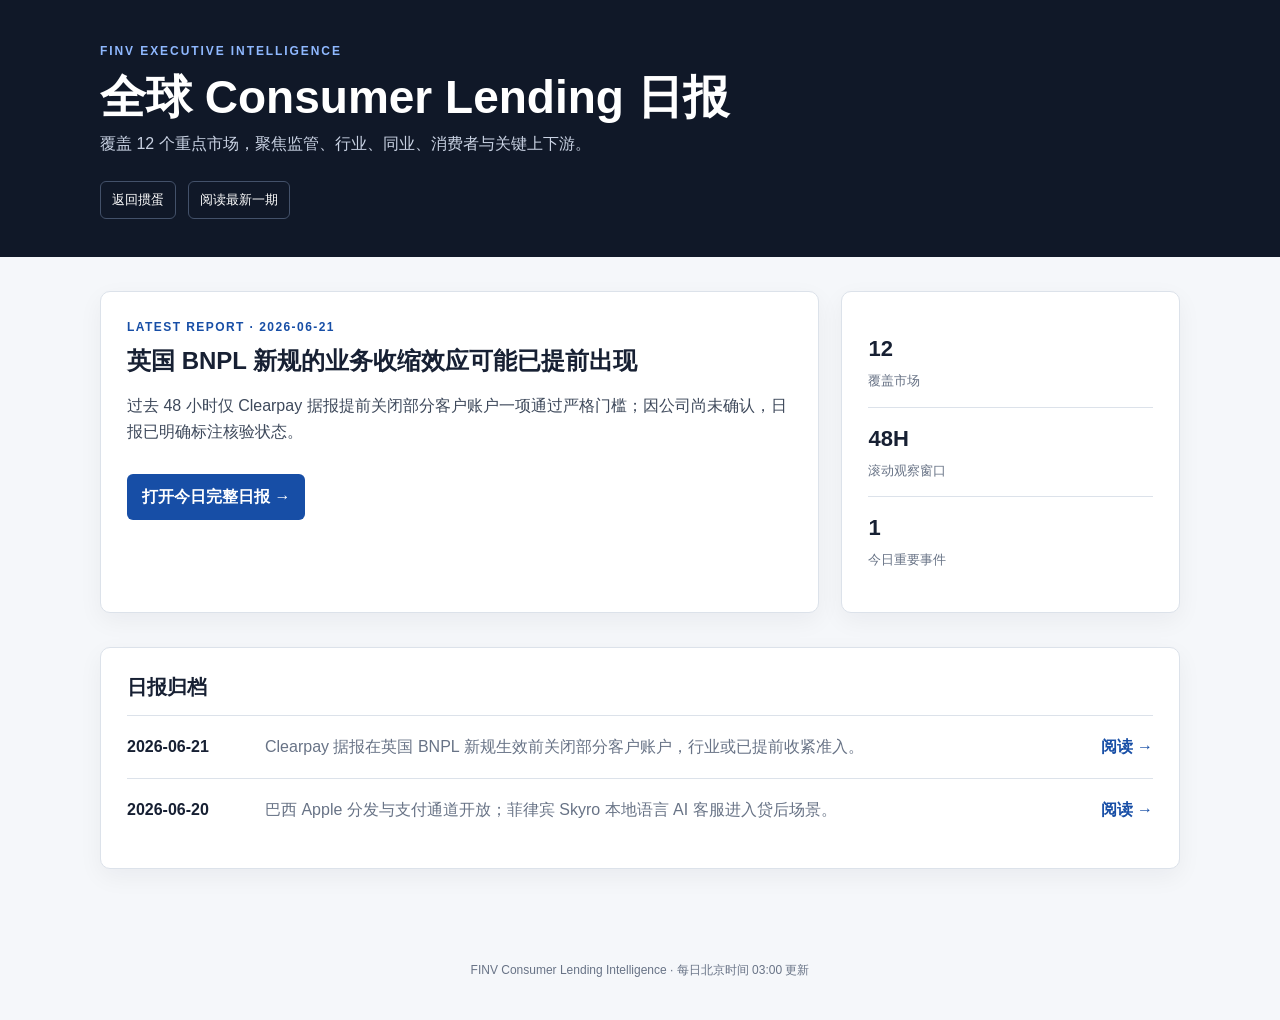
==== consumer-lending/index.html @ f669ad1e "content: publish consumer lending daily 2026-06-21" ====
<!DOCTYPE html>
<html lang="zh-CN">
<head>
  <meta charset="UTF-8">
  <meta name="viewport" content="width=device-width, initial-scale=1">
  <title>FINV 全球 Consumer Lending 日报</title>
  <meta name="description" content="FINV 全球 Consumer Lending 每日高管情报：监管、行业、同业、消费者及关键上下游。">
  <style>
    :root { --ink:#172033; --muted:#687386; --line:#dce2ea; --paper:#f5f7fa; --card:#fff; --blue:#174ea6; --red:#b42318; --green:#087a55; }
    * { box-sizing:border-box; }
    body { margin:0; background:var(--paper); color:var(--ink); font-family:Inter,-apple-system,BlinkMacSystemFont,"Segoe UI","Noto Sans SC",sans-serif; line-height:1.65; }
    header { background:#101828; color:#fff; }
    .header-inner, main { width:min(1080px,calc(100% - 32px)); margin:auto; }
    .header-inner { padding:42px 0 38px; }
    .eyebrow { color:#8fb8ff; font-size:12px; font-weight:700; letter-spacing:.16em; text-transform:uppercase; }
    h1 { margin:8px 0 6px; font-size:clamp(28px,5vw,46px); line-height:1.2; }
    .subtitle { margin:0; color:#c9d2e3; }
    nav { display:flex; gap:12px; margin-top:24px; }
    nav a { color:#fff; text-decoration:none; border:1px solid #43516a; border-radius:6px; padding:7px 11px; font-size:13px; }
    main { padding:34px 0 70px; }
    .latest { display:grid; grid-template-columns:1.7fr .8fr; gap:22px; margin-bottom:34px; }
    .panel { background:var(--card); border:1px solid var(--line); border-radius:10px; padding:26px; box-shadow:0 8px 24px rgba(16,24,40,.05); }
    .label { color:var(--blue); font-size:12px; font-weight:800; letter-spacing:.12em; }
    h2 { margin:7px 0 10px; font-size:24px; line-height:1.35; }
    .summary { color:#3e495b; }
    .cta { display:inline-block; margin-top:12px; padding:10px 15px; border-radius:6px; background:var(--blue); color:#fff; font-weight:700; text-decoration:none; }
    .metric { padding:13px 0; border-bottom:1px solid var(--line); }
    .metric:last-child { border-bottom:0; }
    .metric strong { display:block; font-size:22px; }
    .metric span { color:var(--muted); font-size:13px; }
    .archive-title { margin:0 0 14px; font-size:20px; }
    .report-row { display:grid; grid-template-columns:120px 1fr auto; gap:18px; align-items:center; padding:18px 0; border-top:1px solid var(--line); }
    .report-row time { font-variant-numeric:tabular-nums; font-weight:700; }
    .report-row p { margin:0; color:var(--muted); }
    .report-row a { color:var(--blue); font-weight:700; text-decoration:none; white-space:nowrap; }
    footer { padding:22px 0 40px; color:var(--muted); font-size:12px; text-align:center; }
    @media(max-width:720px) { .latest { grid-template-columns:1fr; } .report-row { grid-template-columns:1fr; gap:5px; } }
  </style>
</head>
<body>
  <header>
    <div class="header-inner">
      <div class="eyebrow">FINV Executive Intelligence</div>
      <h1>全球 Consumer Lending 日报</h1>
      <p class="subtitle">覆盖 12 个重点市场，聚焦监管、行业、同业、消费者与关键上下游。</p>
      <nav><a href="../index.html">返回掼蛋</a><a href="2026-06-21.html">阅读最新一期</a></nav>
    </div>
  </header>
  <main>
    <section class="latest">
      <article class="panel">
        <div class="label">LATEST REPORT · 2026-06-21</div>
        <h2>英国 BNPL 新规的业务收缩效应可能已提前出现</h2>
        <p class="summary">过去 48 小时仅 Clearpay 据报提前关闭部分客户账户一项通过严格门槛；因公司尚未确认，日报已明确标注核验状态。</p>
        <a class="cta" href="2026-06-21.html">打开今日完整日报 →</a>
      </article>
      <aside class="panel">
        <div class="metric"><strong>12</strong><span>覆盖市场</span></div>
        <div class="metric"><strong>48H</strong><span>滚动观察窗口</span></div>
        <div class="metric"><strong>1</strong><span>今日重要事件</span></div>
      </aside>
    </section>
    <section class="panel">
      <h2 class="archive-title">日报归档</h2>
      <div class="report-row">
        <time datetime="2026-06-21">2026-06-21</time>
        <p>Clearpay 据报在英国 BNPL 新规生效前关闭部分客户账户，行业或已提前收紧准入。</p>
        <a href="2026-06-21.html">阅读 →</a>
      </div>
      <div class="report-row">
        <time datetime="2026-06-20">2026-06-20</time>
        <p>巴西 Apple 分发与支付通道开放；菲律宾 Skyro 本地语言 AI 客服进入贷后场景。</p>
        <a href="2026-06-20.html">阅读 →</a>
      </div>
    </section>
  </main>
  <footer>FINV Consumer Lending Intelligence · 每日北京时间 03:00 更新</footer>
</body>
</html>
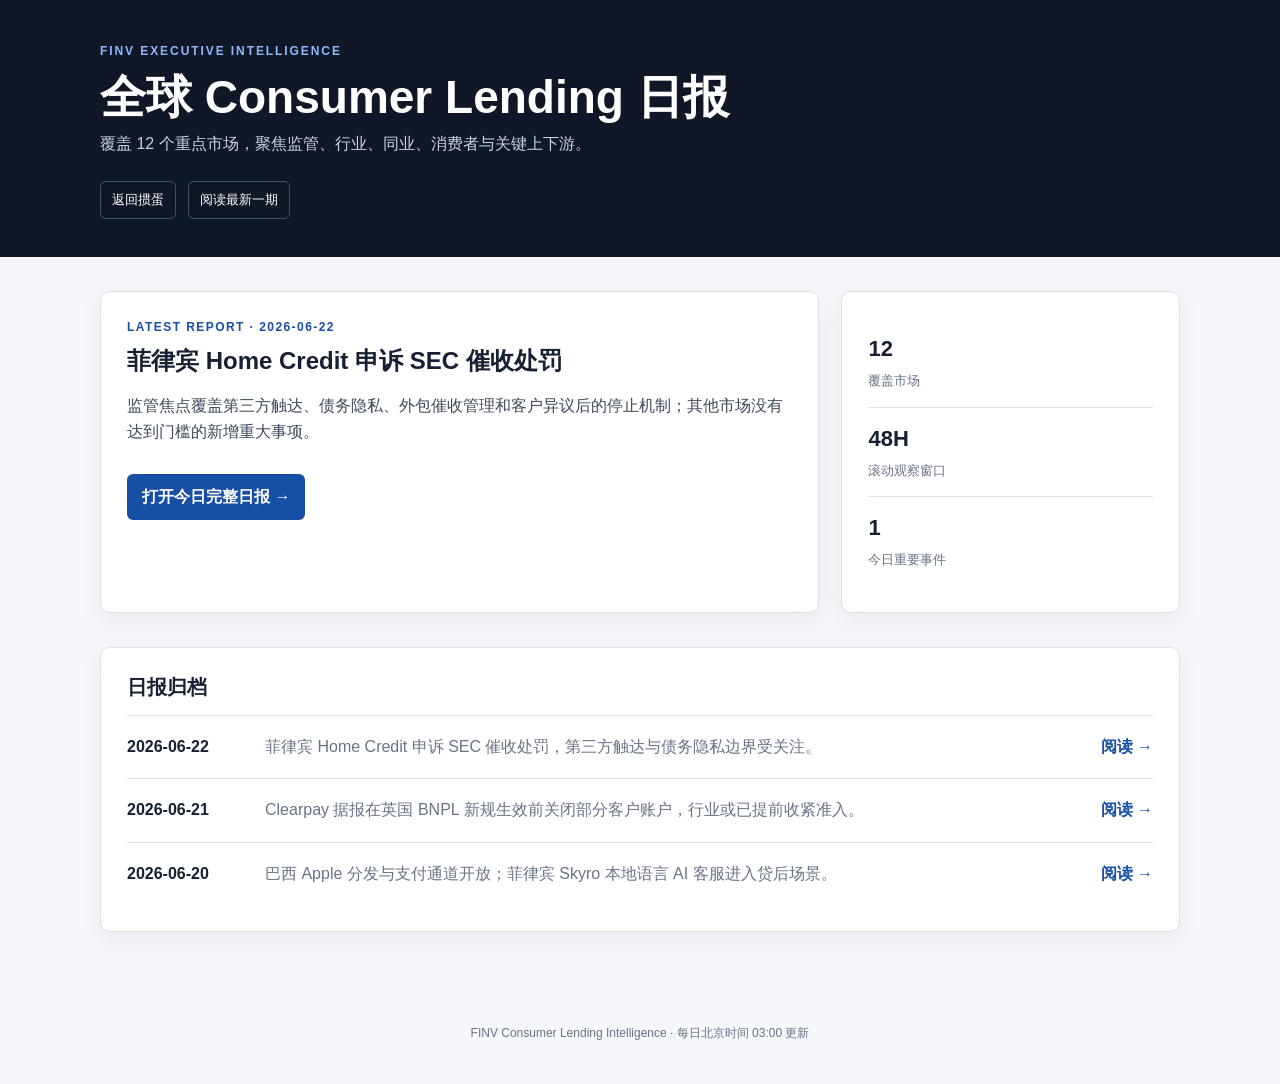
==== commit c83f26dc: "content: publish consumer lending daily 2026-06-22" ====
--- a/consumer-lending/index.html
+++ b/consumer-lending/index.html
@@ -43,16 +43,16 @@
       <div class="eyebrow">FINV Executive Intelligence</div>
       <h1>全球 Consumer Lending 日报</h1>
       <p class="subtitle">覆盖 12 个重点市场，聚焦监管、行业、同业、消费者与关键上下游。</p>
-      <nav><a href="../index.html">返回掼蛋</a><a href="2026-06-21.html">阅读最新一期</a></nav>
+      <nav><a href="../index.html">返回掼蛋</a><a href="2026-06-22.html">阅读最新一期</a></nav>
     </div>
   </header>
   <main>
     <section class="latest">
       <article class="panel">
-        <div class="label">LATEST REPORT · 2026-06-21</div>
-        <h2>英国 BNPL 新规的业务收缩效应可能已提前出现</h2>
-        <p class="summary">过去 48 小时仅 Clearpay 据报提前关闭部分客户账户一项通过严格门槛；因公司尚未确认，日报已明确标注核验状态。</p>
-        <a class="cta" href="2026-06-21.html">打开今日完整日报 →</a>
+        <div class="label">LATEST REPORT · 2026-06-22</div>
+        <h2>菲律宾 Home Credit 申诉 SEC 催收处罚</h2>
+        <p class="summary">监管焦点覆盖第三方触达、债务隐私、外包催收管理和客户异议后的停止机制；其他市场没有达到门槛的新增重大事项。</p>
+        <a class="cta" href="2026-06-22.html">打开今日完整日报 →</a>
       </article>
       <aside class="panel">
         <div class="metric"><strong>12</strong><span>覆盖市场</span></div>
@@ -62,6 +62,11 @@
     </section>
     <section class="panel">
       <h2 class="archive-title">日报归档</h2>
+      <div class="report-row">
+        <time datetime="2026-06-22">2026-06-22</time>
+        <p>菲律宾 Home Credit 申诉 SEC 催收处罚，第三方触达与债务隐私边界受关注。</p>
+        <a href="2026-06-22.html">阅读 →</a>
+      </div>
       <div class="report-row">
         <time datetime="2026-06-21">2026-06-21</time>
         <p>Clearpay 据报在英国 BNPL 新规生效前关闭部分客户账户，行业或已提前收紧准入。</p>
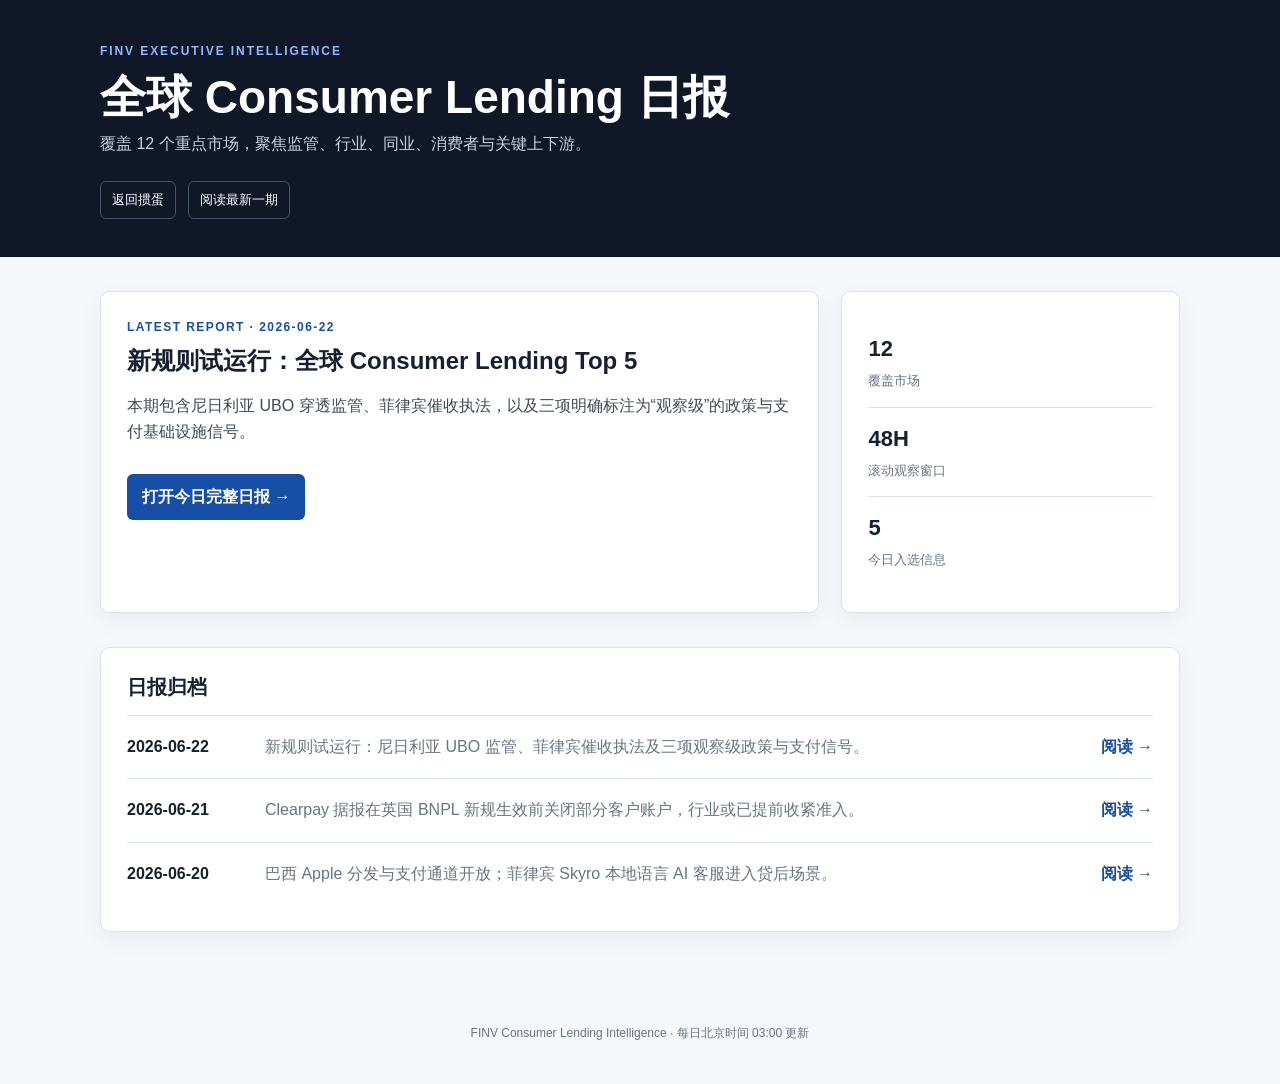
==== commit c00eebf2: "content: publish consumer lending daily 2026-06-22" ====
--- a/consumer-lending/index.html
+++ b/consumer-lending/index.html
@@ -50,21 +50,21 @@
     <section class="latest">
       <article class="panel">
         <div class="label">LATEST REPORT · 2026-06-22</div>
-        <h2>菲律宾 Home Credit 申诉 SEC 催收处罚</h2>
-        <p class="summary">监管焦点覆盖第三方触达、债务隐私、外包催收管理和客户异议后的停止机制；其他市场没有达到门槛的新增重大事项。</p>
+        <h2>新规则试运行：全球 Consumer Lending Top 5</h2>
+        <p class="summary">本期包含尼日利亚 UBO 穿透监管、菲律宾催收执法，以及三项明确标注为“观察级”的政策与支付基础设施信号。</p>
         <a class="cta" href="2026-06-22.html">打开今日完整日报 →</a>
       </article>
       <aside class="panel">
         <div class="metric"><strong>12</strong><span>覆盖市场</span></div>
         <div class="metric"><strong>48H</strong><span>滚动观察窗口</span></div>
-        <div class="metric"><strong>1</strong><span>今日重要事件</span></div>
+        <div class="metric"><strong>5</strong><span>今日入选信息</span></div>
       </aside>
     </section>
     <section class="panel">
       <h2 class="archive-title">日报归档</h2>
       <div class="report-row">
         <time datetime="2026-06-22">2026-06-22</time>
-        <p>菲律宾 Home Credit 申诉 SEC 催收处罚，第三方触达与债务隐私边界受关注。</p>
+        <p>新规则试运行：尼日利亚 UBO 监管、菲律宾催收执法及三项观察级政策与支付信号。</p>
         <a href="2026-06-22.html">阅读 →</a>
       </div>
       <div class="report-row">
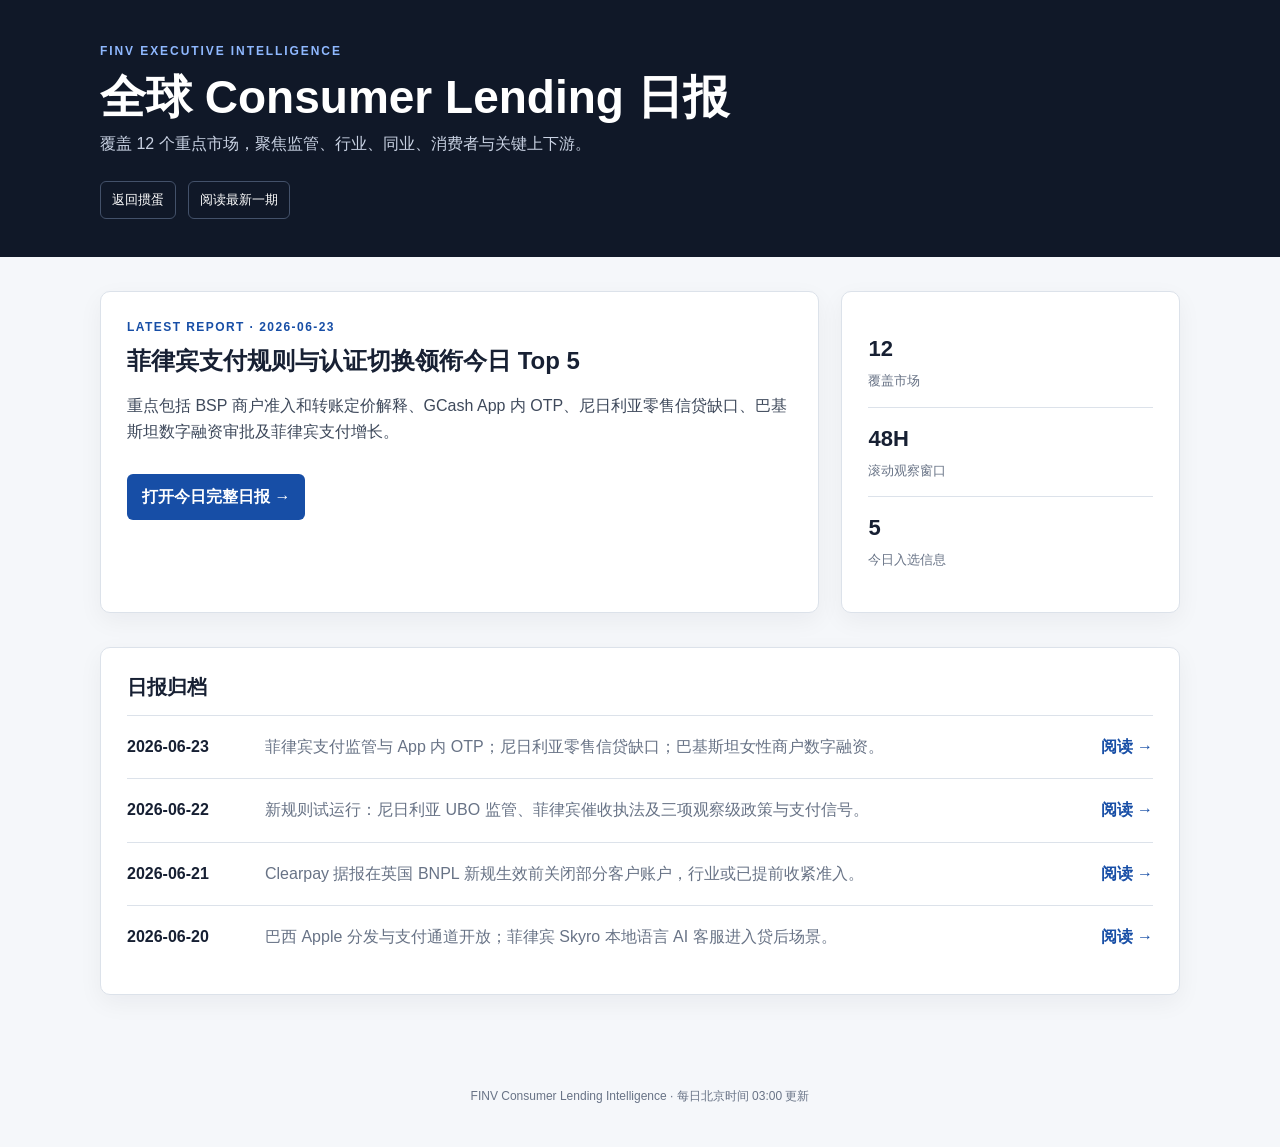
==== commit 808d085f: "content: publish consumer lending daily 2026-06-23" ====
--- a/consumer-lending/index.html
+++ b/consumer-lending/index.html
@@ -43,16 +43,16 @@
       <div class="eyebrow">FINV Executive Intelligence</div>
       <h1>全球 Consumer Lending 日报</h1>
       <p class="subtitle">覆盖 12 个重点市场，聚焦监管、行业、同业、消费者与关键上下游。</p>
-      <nav><a href="../index.html">返回掼蛋</a><a href="2026-06-22.html">阅读最新一期</a></nav>
+      <nav><a href="../index.html">返回掼蛋</a><a href="2026-06-23.html">阅读最新一期</a></nav>
     </div>
   </header>
   <main>
     <section class="latest">
       <article class="panel">
-        <div class="label">LATEST REPORT · 2026-06-22</div>
-        <h2>新规则试运行：全球 Consumer Lending Top 5</h2>
-        <p class="summary">本期包含尼日利亚 UBO 穿透监管、菲律宾催收执法，以及三项明确标注为“观察级”的政策与支付基础设施信号。</p>
-        <a class="cta" href="2026-06-22.html">打开今日完整日报 →</a>
+        <div class="label">LATEST REPORT · 2026-06-23</div>
+        <h2>菲律宾支付规则与认证切换领衔今日 Top 5</h2>
+        <p class="summary">重点包括 BSP 商户准入和转账定价解释、GCash App 内 OTP、尼日利亚零售信贷缺口、巴基斯坦数字融资审批及菲律宾支付增长。</p>
+        <a class="cta" href="2026-06-23.html">打开今日完整日报 →</a>
       </article>
       <aside class="panel">
         <div class="metric"><strong>12</strong><span>覆盖市场</span></div>
@@ -62,6 +62,11 @@
     </section>
     <section class="panel">
       <h2 class="archive-title">日报归档</h2>
+      <div class="report-row">
+        <time datetime="2026-06-23">2026-06-23</time>
+        <p>菲律宾支付监管与 App 内 OTP；尼日利亚零售信贷缺口；巴基斯坦女性商户数字融资。</p>
+        <a href="2026-06-23.html">阅读 →</a>
+      </div>
       <div class="report-row">
         <time datetime="2026-06-22">2026-06-22</time>
         <p>新规则试运行：尼日利亚 UBO 监管、菲律宾催收执法及三项观察级政策与支付信号。</p>
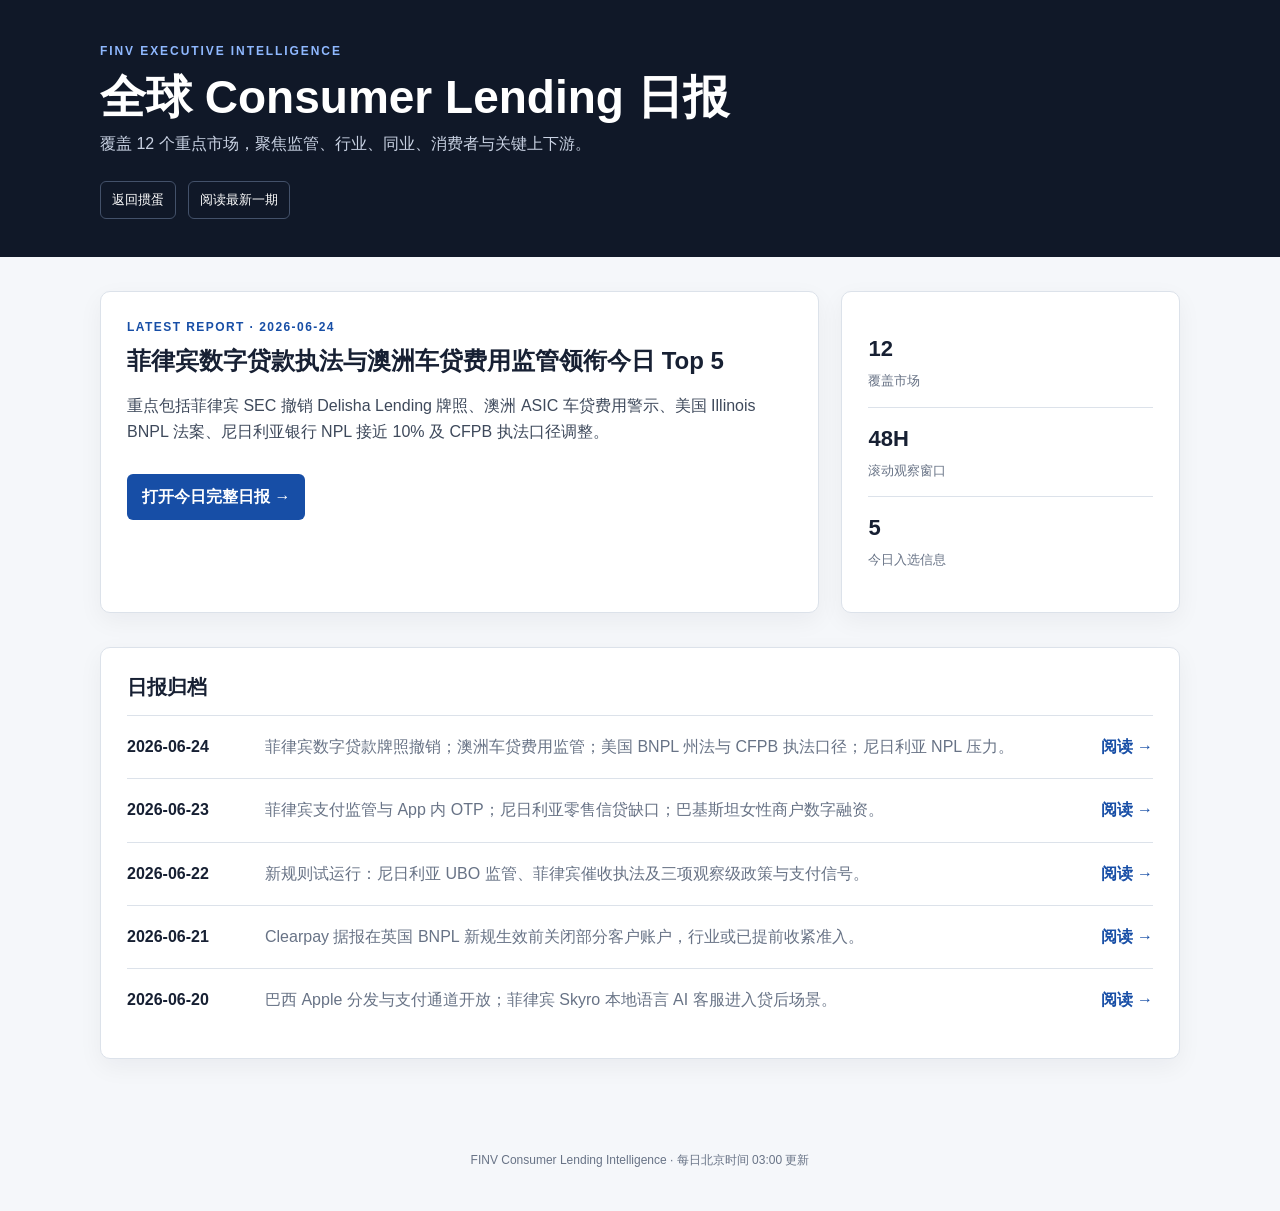
==== commit 34cf6a58: "content: publish consumer lending daily 2026-06-24" ====
--- a/consumer-lending/index.html
+++ b/consumer-lending/index.html
@@ -43,16 +43,16 @@
       <div class="eyebrow">FINV Executive Intelligence</div>
       <h1>全球 Consumer Lending 日报</h1>
       <p class="subtitle">覆盖 12 个重点市场，聚焦监管、行业、同业、消费者与关键上下游。</p>
-      <nav><a href="../index.html">返回掼蛋</a><a href="2026-06-23.html">阅读最新一期</a></nav>
+      <nav><a href="../index.html">返回掼蛋</a><a href="2026-06-24.html">阅读最新一期</a></nav>
     </div>
   </header>
   <main>
     <section class="latest">
       <article class="panel">
-        <div class="label">LATEST REPORT · 2026-06-23</div>
-        <h2>菲律宾支付规则与认证切换领衔今日 Top 5</h2>
-        <p class="summary">重点包括 BSP 商户准入和转账定价解释、GCash App 内 OTP、尼日利亚零售信贷缺口、巴基斯坦数字融资审批及菲律宾支付增长。</p>
-        <a class="cta" href="2026-06-23.html">打开今日完整日报 →</a>
+        <div class="label">LATEST REPORT · 2026-06-24</div>
+        <h2>菲律宾数字贷款执法与澳洲车贷费用监管领衔今日 Top 5</h2>
+        <p class="summary">重点包括菲律宾 SEC 撤销 Delisha Lending 牌照、澳洲 ASIC 车贷费用警示、美国 Illinois BNPL 法案、尼日利亚银行 NPL 接近 10% 及 CFPB 执法口径调整。</p>
+        <a class="cta" href="2026-06-24.html">打开今日完整日报 →</a>
       </article>
       <aside class="panel">
         <div class="metric"><strong>12</strong><span>覆盖市场</span></div>
@@ -62,6 +62,11 @@
     </section>
     <section class="panel">
       <h2 class="archive-title">日报归档</h2>
+      <div class="report-row">
+        <time datetime="2026-06-24">2026-06-24</time>
+        <p>菲律宾数字贷款牌照撤销；澳洲车贷费用监管；美国 BNPL 州法与 CFPB 执法口径；尼日利亚 NPL 压力。</p>
+        <a href="2026-06-24.html">阅读 →</a>
+      </div>
       <div class="report-row">
         <time datetime="2026-06-23">2026-06-23</time>
         <p>菲律宾支付监管与 App 内 OTP；尼日利亚零售信贷缺口；巴基斯坦女性商户数字融资。</p>
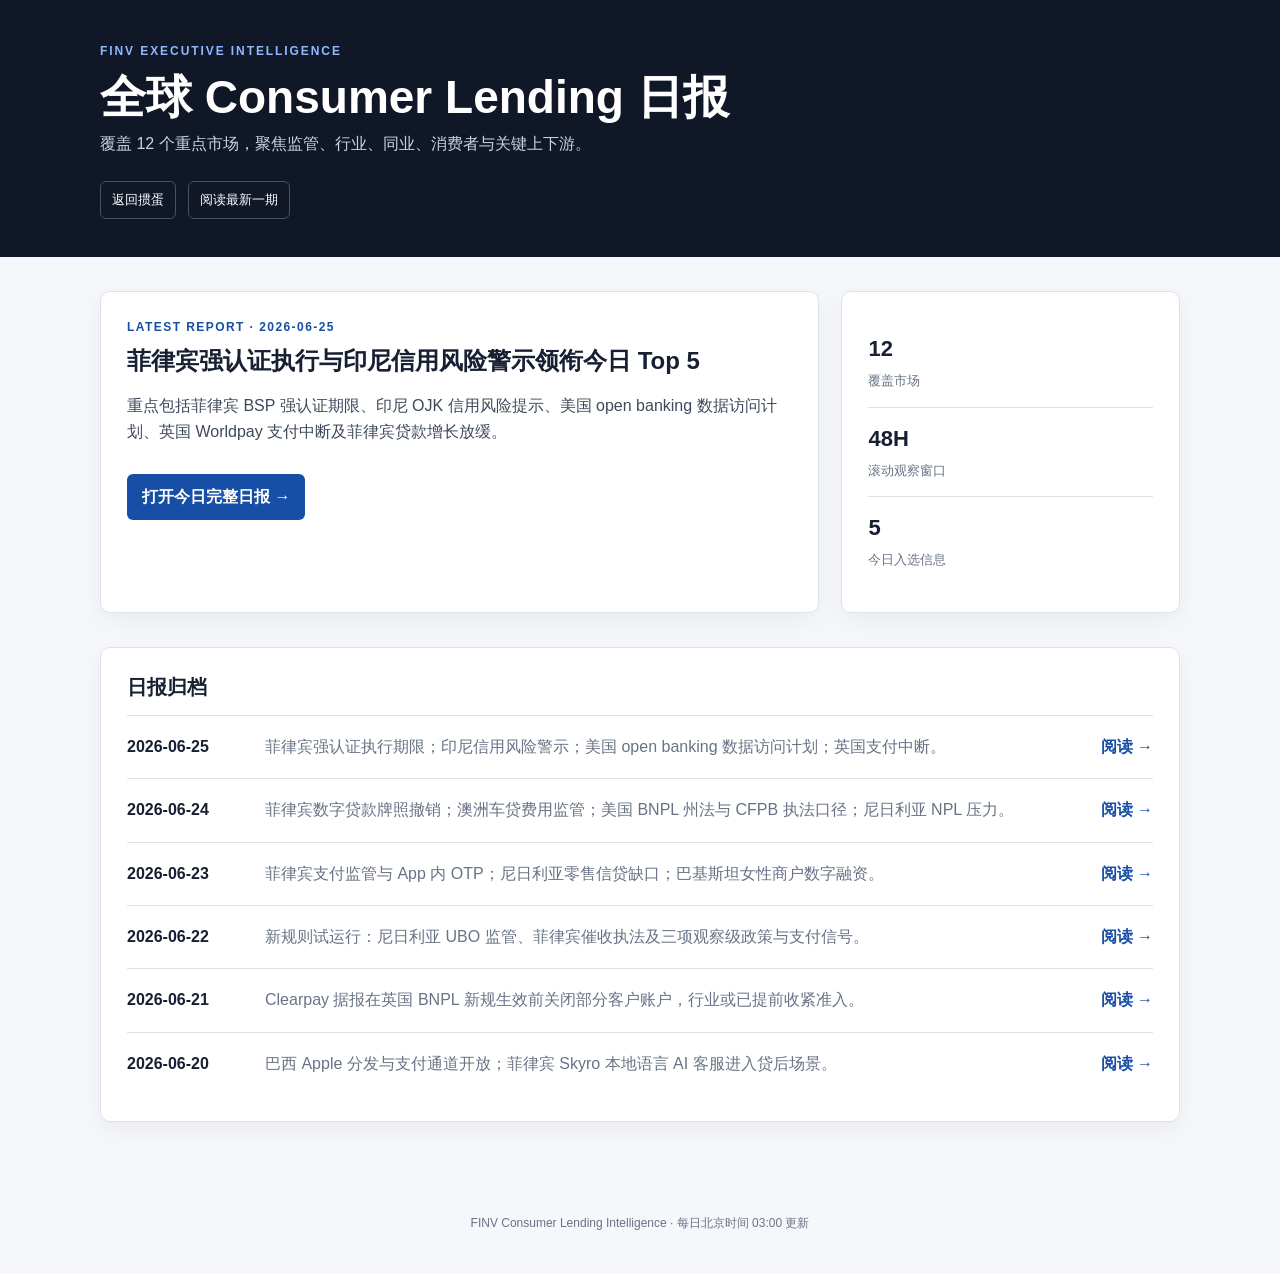
==== commit d4cf07ea: "content: publish consumer lending daily 2026-06-25" ====
--- a/consumer-lending/index.html
+++ b/consumer-lending/index.html
@@ -43,16 +43,16 @@
       <div class="eyebrow">FINV Executive Intelligence</div>
       <h1>全球 Consumer Lending 日报</h1>
       <p class="subtitle">覆盖 12 个重点市场，聚焦监管、行业、同业、消费者与关键上下游。</p>
-      <nav><a href="../index.html">返回掼蛋</a><a href="2026-06-24.html">阅读最新一期</a></nav>
+      <nav><a href="../index.html">返回掼蛋</a><a href="2026-06-25.html">阅读最新一期</a></nav>
     </div>
   </header>
   <main>
     <section class="latest">
       <article class="panel">
-        <div class="label">LATEST REPORT · 2026-06-24</div>
-        <h2>菲律宾数字贷款执法与澳洲车贷费用监管领衔今日 Top 5</h2>
-        <p class="summary">重点包括菲律宾 SEC 撤销 Delisha Lending 牌照、澳洲 ASIC 车贷费用警示、美国 Illinois BNPL 法案、尼日利亚银行 NPL 接近 10% 及 CFPB 执法口径调整。</p>
-        <a class="cta" href="2026-06-24.html">打开今日完整日报 →</a>
+        <div class="label">LATEST REPORT · 2026-06-25</div>
+        <h2>菲律宾强认证执行与印尼信用风险警示领衔今日 Top 5</h2>
+        <p class="summary">重点包括菲律宾 BSP 强认证期限、印尼 OJK 信用风险提示、美国 open banking 数据访问计划、英国 Worldpay 支付中断及菲律宾贷款增长放缓。</p>
+        <a class="cta" href="2026-06-25.html">打开今日完整日报 →</a>
       </article>
       <aside class="panel">
         <div class="metric"><strong>12</strong><span>覆盖市场</span></div>
@@ -62,6 +62,11 @@
     </section>
     <section class="panel">
       <h2 class="archive-title">日报归档</h2>
+      <div class="report-row">
+        <time datetime="2026-06-25">2026-06-25</time>
+        <p>菲律宾强认证执行期限；印尼信用风险警示；美国 open banking 数据访问计划；英国支付中断。</p>
+        <a href="2026-06-25.html">阅读 →</a>
+      </div>
       <div class="report-row">
         <time datetime="2026-06-24">2026-06-24</time>
         <p>菲律宾数字贷款牌照撤销；澳洲车贷费用监管；美国 BNPL 州法与 CFPB 执法口径；尼日利亚 NPL 压力。</p>
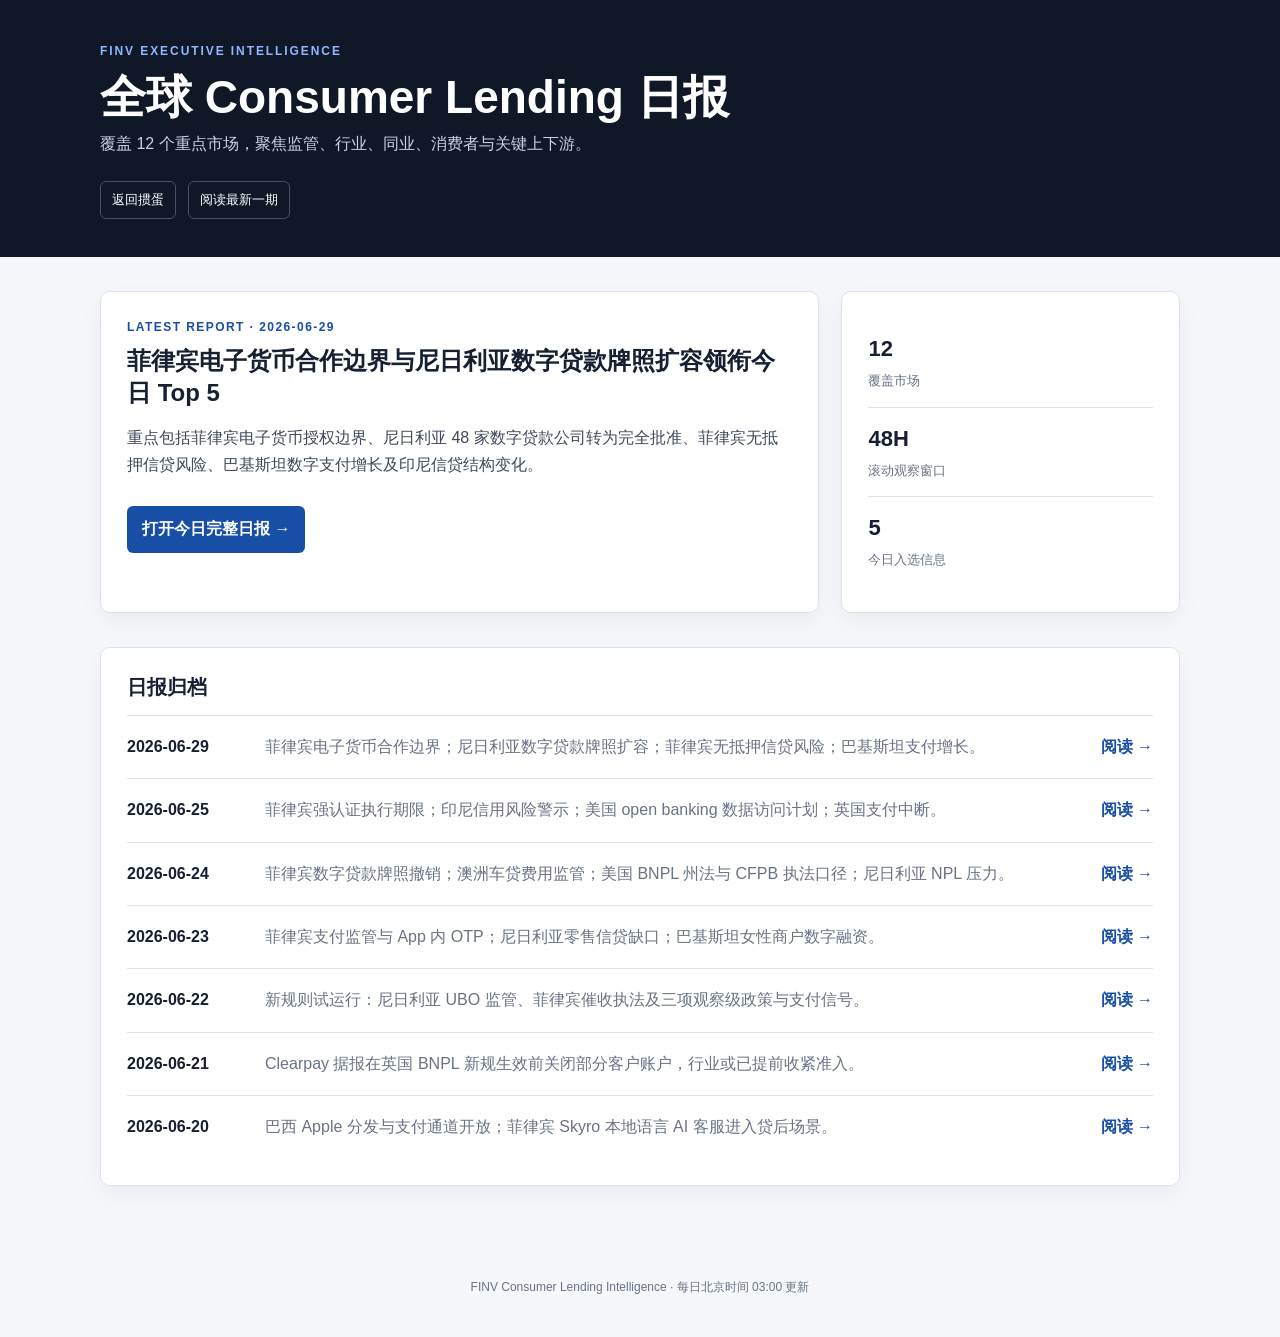
==== commit ac986139: "content: publish consumer lending daily 2026-06-29" ====
--- a/consumer-lending/index.html
+++ b/consumer-lending/index.html
@@ -43,16 +43,16 @@
       <div class="eyebrow">FINV Executive Intelligence</div>
       <h1>全球 Consumer Lending 日报</h1>
       <p class="subtitle">覆盖 12 个重点市场，聚焦监管、行业、同业、消费者与关键上下游。</p>
-      <nav><a href="../index.html">返回掼蛋</a><a href="2026-06-25.html">阅读最新一期</a></nav>
+      <nav><a href="../index.html">返回掼蛋</a><a href="2026-06-29.html">阅读最新一期</a></nav>
     </div>
   </header>
   <main>
     <section class="latest">
       <article class="panel">
-        <div class="label">LATEST REPORT · 2026-06-25</div>
-        <h2>菲律宾强认证执行与印尼信用风险警示领衔今日 Top 5</h2>
-        <p class="summary">重点包括菲律宾 BSP 强认证期限、印尼 OJK 信用风险提示、美国 open banking 数据访问计划、英国 Worldpay 支付中断及菲律宾贷款增长放缓。</p>
-        <a class="cta" href="2026-06-25.html">打开今日完整日报 →</a>
+        <div class="label">LATEST REPORT · 2026-06-29</div>
+        <h2>菲律宾电子货币合作边界与尼日利亚数字贷款牌照扩容领衔今日 Top 5</h2>
+        <p class="summary">重点包括菲律宾电子货币授权边界、尼日利亚 48 家数字贷款公司转为完全批准、菲律宾无抵押信贷风险、巴基斯坦数字支付增长及印尼信贷结构变化。</p>
+        <a class="cta" href="2026-06-29.html">打开今日完整日报 →</a>
       </article>
       <aside class="panel">
         <div class="metric"><strong>12</strong><span>覆盖市场</span></div>
@@ -62,6 +62,11 @@
     </section>
     <section class="panel">
       <h2 class="archive-title">日报归档</h2>
+      <div class="report-row">
+        <time datetime="2026-06-29">2026-06-29</time>
+        <p>菲律宾电子货币合作边界；尼日利亚数字贷款牌照扩容；菲律宾无抵押信贷风险；巴基斯坦支付增长。</p>
+        <a href="2026-06-29.html">阅读 →</a>
+      </div>
       <div class="report-row">
         <time datetime="2026-06-25">2026-06-25</time>
         <p>菲律宾强认证执行期限；印尼信用风险警示；美国 open banking 数据访问计划；英国支付中断。</p>
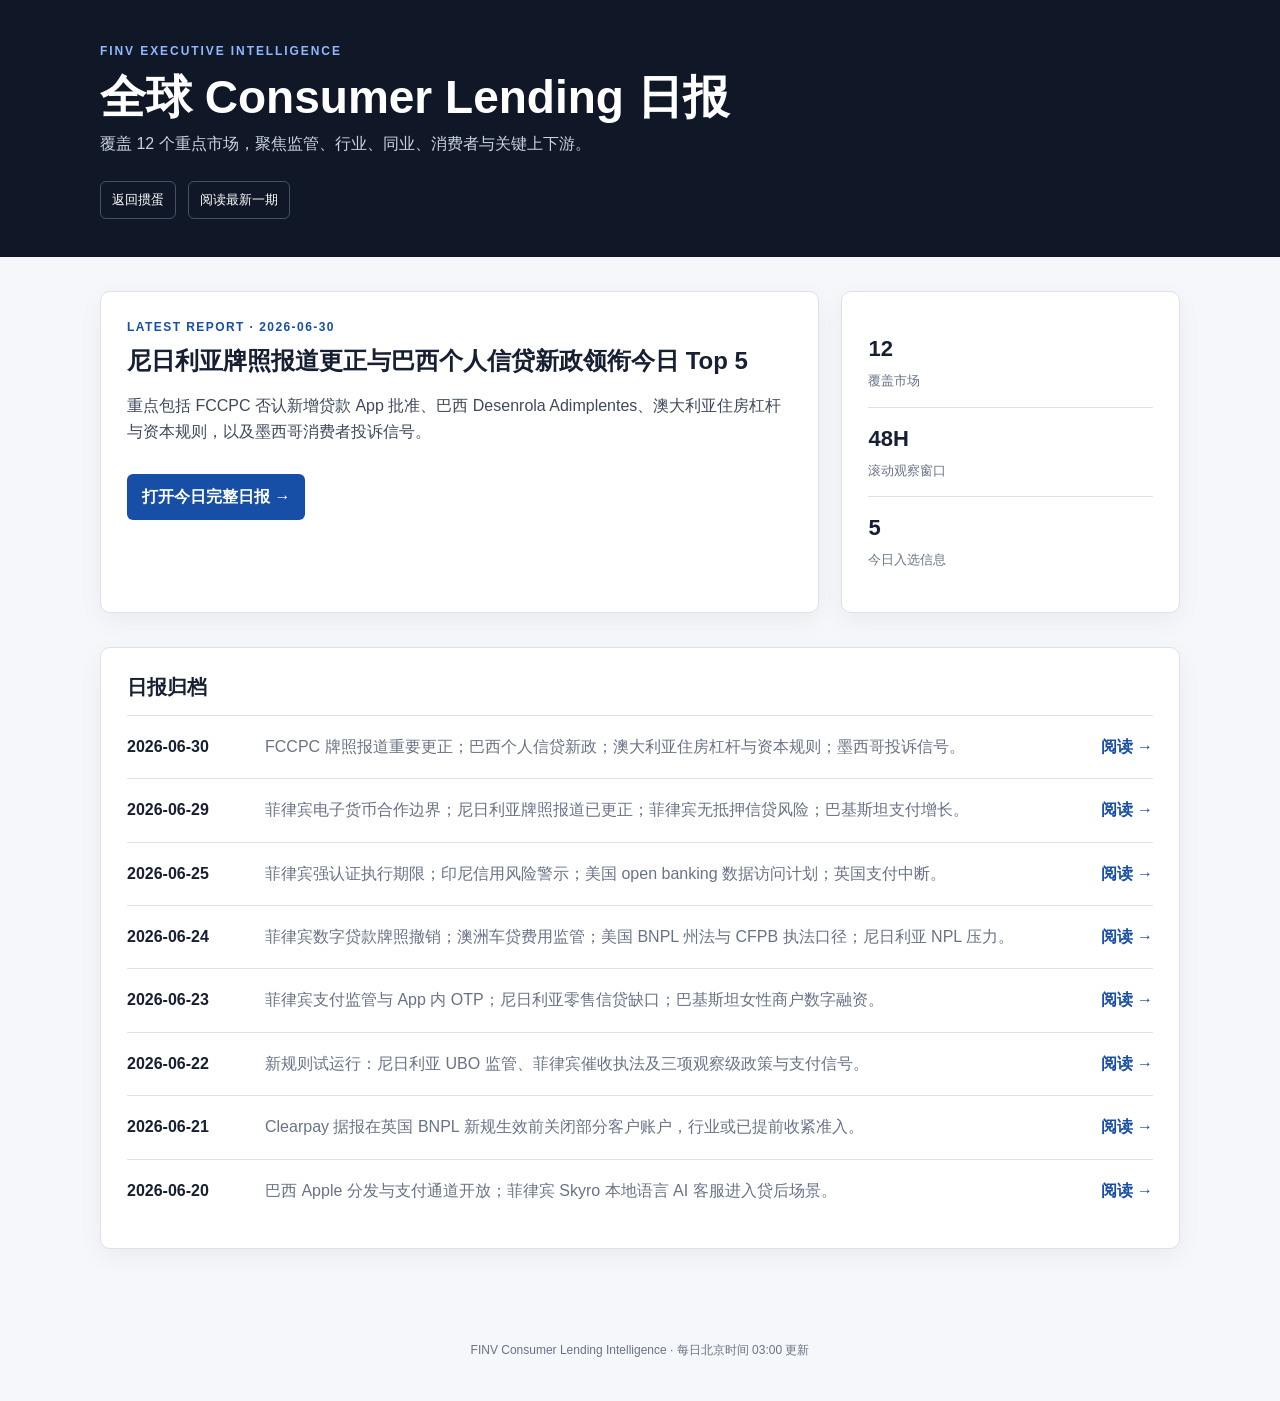
==== commit 7fb4cb73: "content: publish consumer lending daily 2026-06-30" ====
--- a/consumer-lending/index.html
+++ b/consumer-lending/index.html
@@ -43,16 +43,16 @@
       <div class="eyebrow">FINV Executive Intelligence</div>
       <h1>全球 Consumer Lending 日报</h1>
       <p class="subtitle">覆盖 12 个重点市场，聚焦监管、行业、同业、消费者与关键上下游。</p>
-      <nav><a href="../index.html">返回掼蛋</a><a href="2026-06-29.html">阅读最新一期</a></nav>
+      <nav><a href="../index.html">返回掼蛋</a><a href="2026-06-30.html">阅读最新一期</a></nav>
     </div>
   </header>
   <main>
     <section class="latest">
       <article class="panel">
-        <div class="label">LATEST REPORT · 2026-06-29</div>
-        <h2>菲律宾电子货币合作边界与尼日利亚数字贷款牌照扩容领衔今日 Top 5</h2>
-        <p class="summary">重点包括菲律宾电子货币授权边界、尼日利亚 48 家数字贷款公司转为完全批准、菲律宾无抵押信贷风险、巴基斯坦数字支付增长及印尼信贷结构变化。</p>
-        <a class="cta" href="2026-06-29.html">打开今日完整日报 →</a>
+        <div class="label">LATEST REPORT · 2026-06-30</div>
+        <h2>尼日利亚牌照报道更正与巴西个人信贷新政领衔今日 Top 5</h2>
+        <p class="summary">重点包括 FCCPC 否认新增贷款 App 批准、巴西 Desenrola Adimplentes、澳大利亚住房杠杆与资本规则，以及墨西哥消费者投诉信号。</p>
+        <a class="cta" href="2026-06-30.html">打开今日完整日报 →</a>
       </article>
       <aside class="panel">
         <div class="metric"><strong>12</strong><span>覆盖市场</span></div>
@@ -63,8 +63,13 @@
     <section class="panel">
       <h2 class="archive-title">日报归档</h2>
       <div class="report-row">
+        <time datetime="2026-06-30">2026-06-30</time>
+        <p>FCCPC 牌照报道重要更正；巴西个人信贷新政；澳大利亚住房杠杆与资本规则；墨西哥投诉信号。</p>
+        <a href="2026-06-30.html">阅读 →</a>
+      </div>
+      <div class="report-row">
         <time datetime="2026-06-29">2026-06-29</time>
-        <p>菲律宾电子货币合作边界；尼日利亚数字贷款牌照扩容；菲律宾无抵押信贷风险；巴基斯坦支付增长。</p>
+        <p>菲律宾电子货币合作边界；尼日利亚牌照报道已更正；菲律宾无抵押信贷风险；巴基斯坦支付增长。</p>
         <a href="2026-06-29.html">阅读 →</a>
       </div>
       <div class="report-row">
